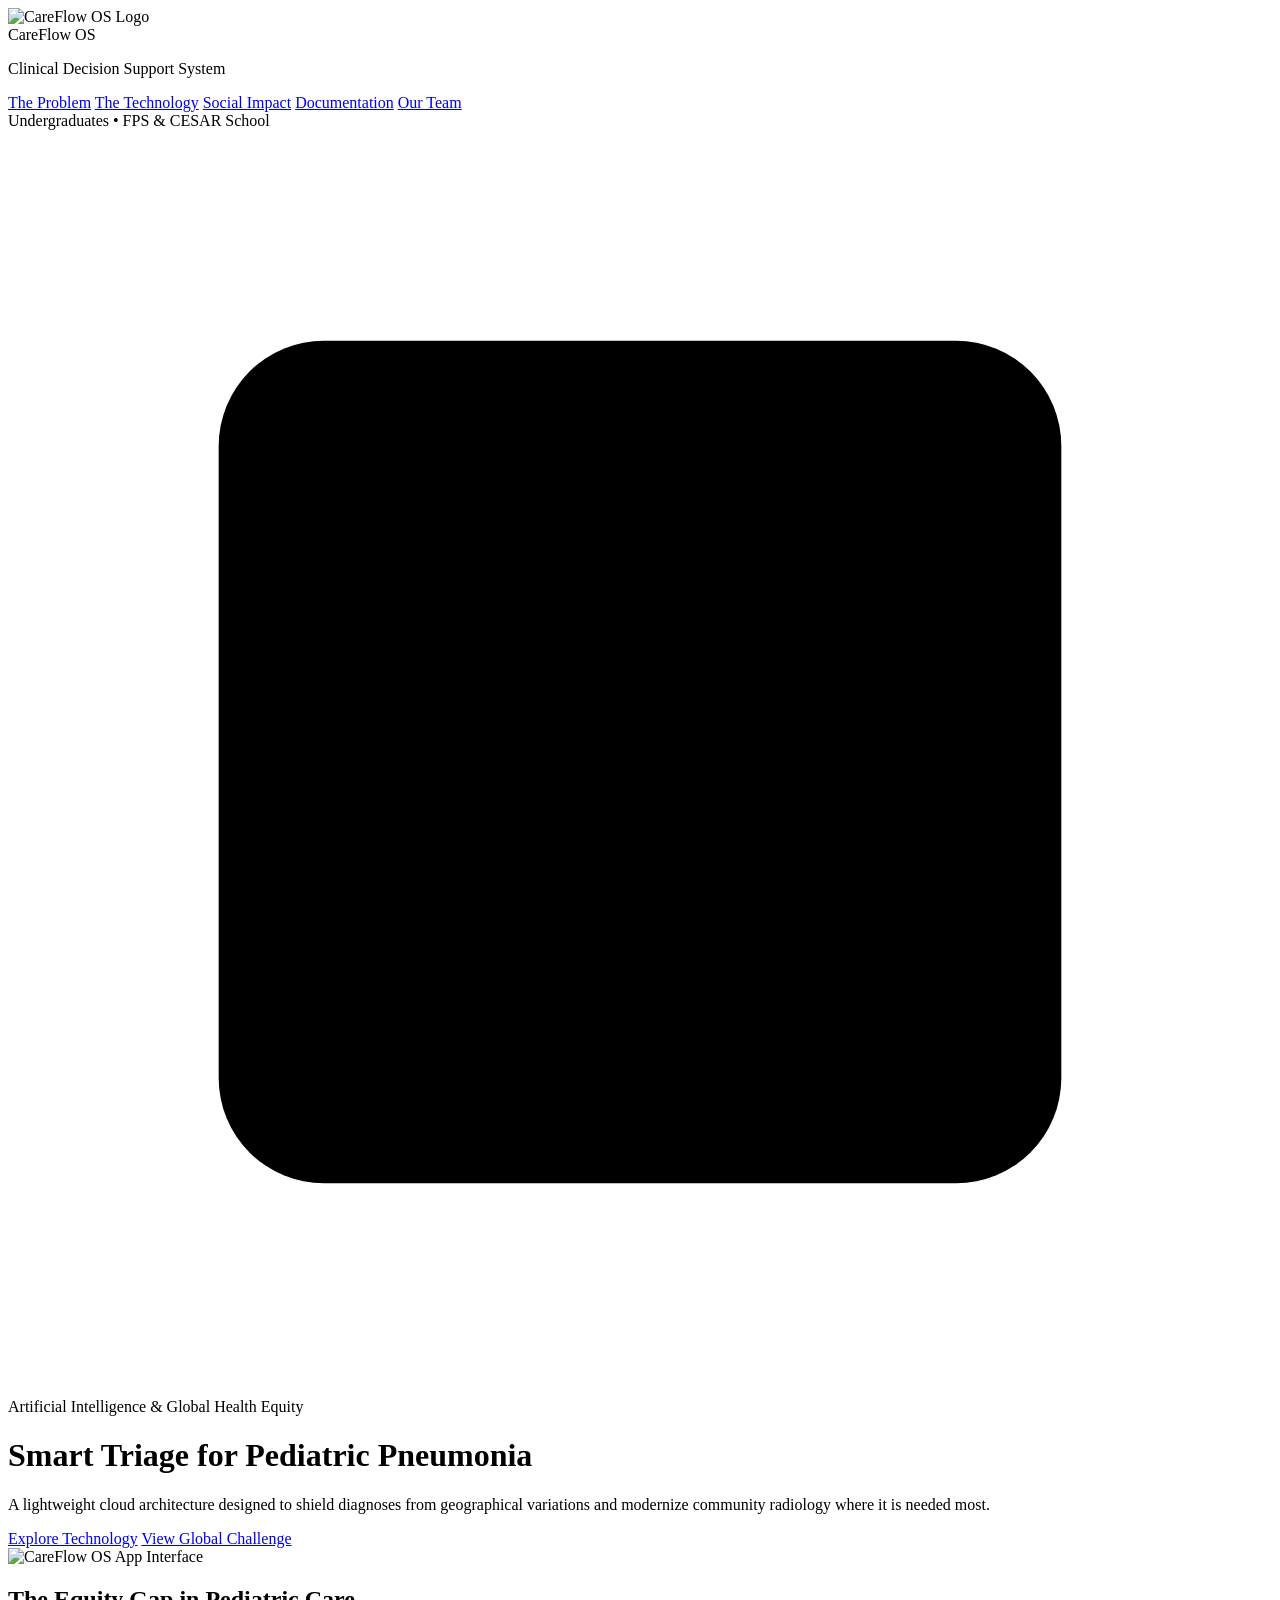
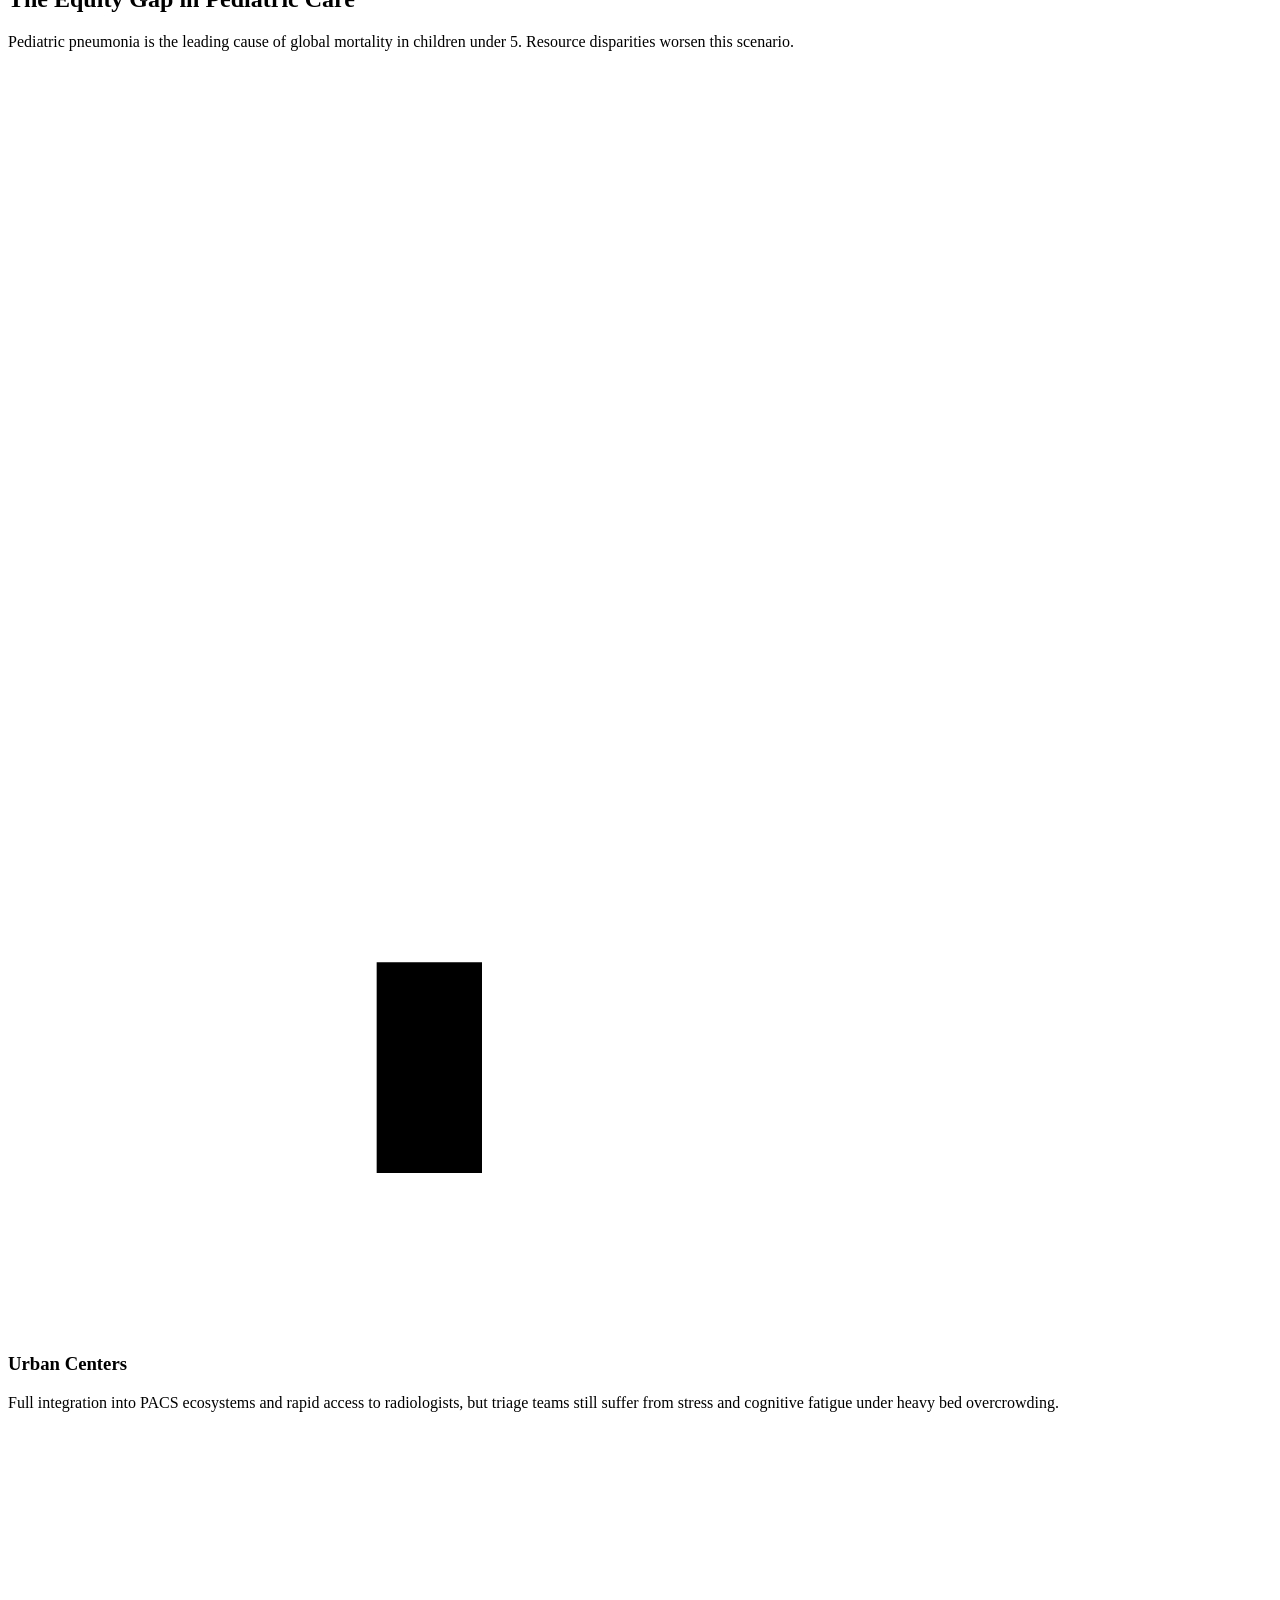
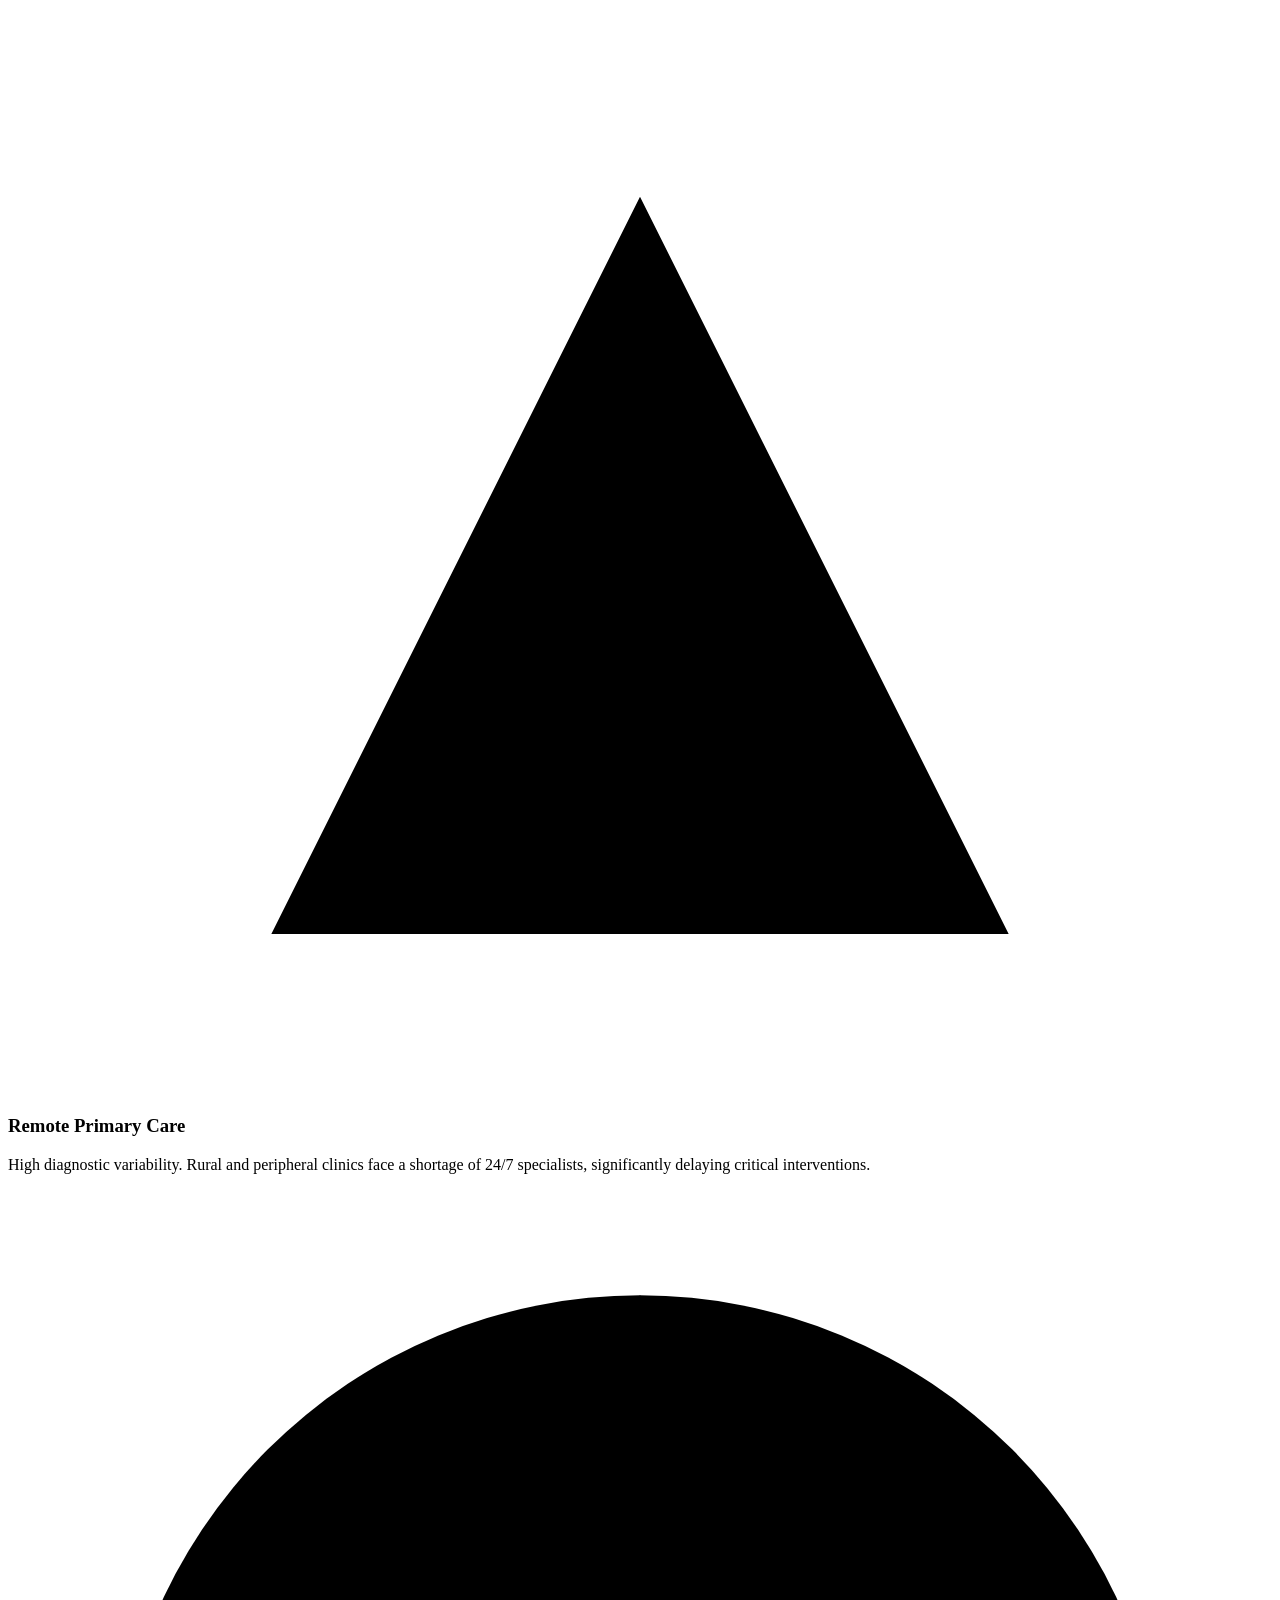
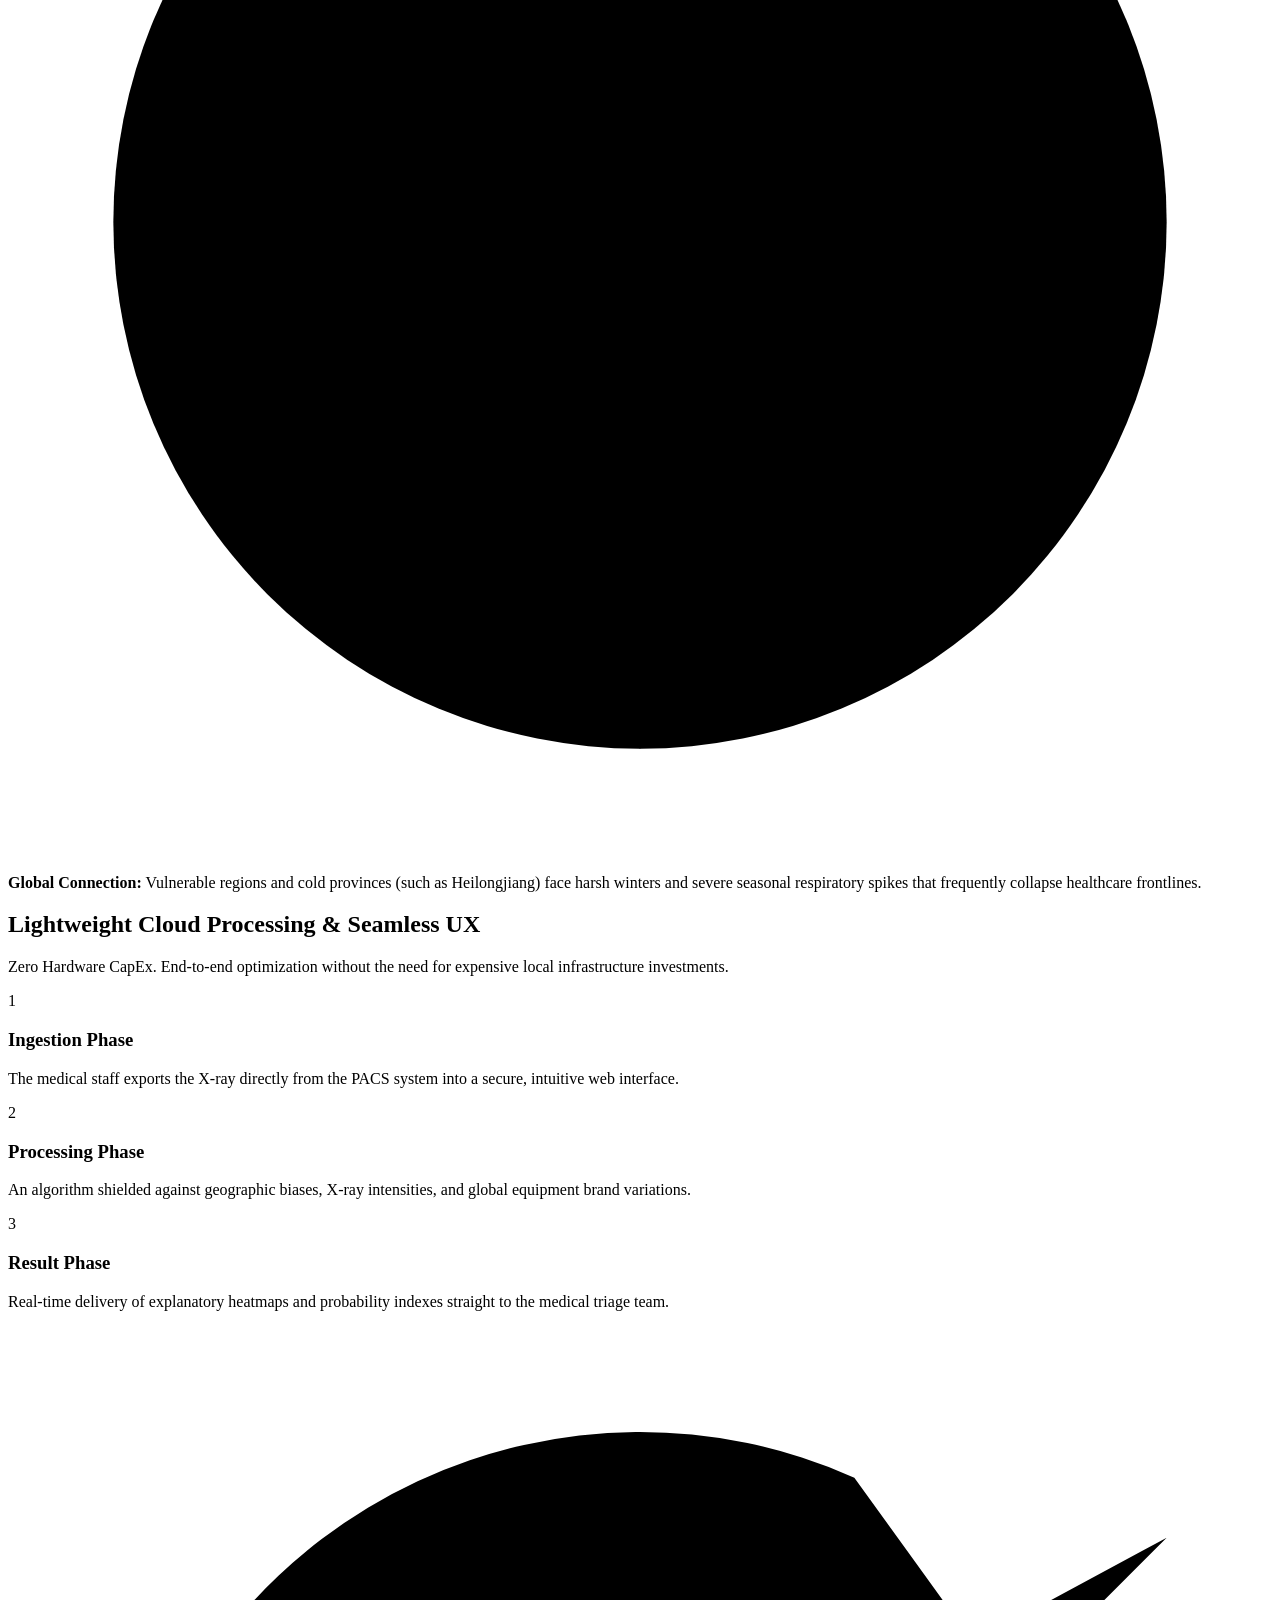
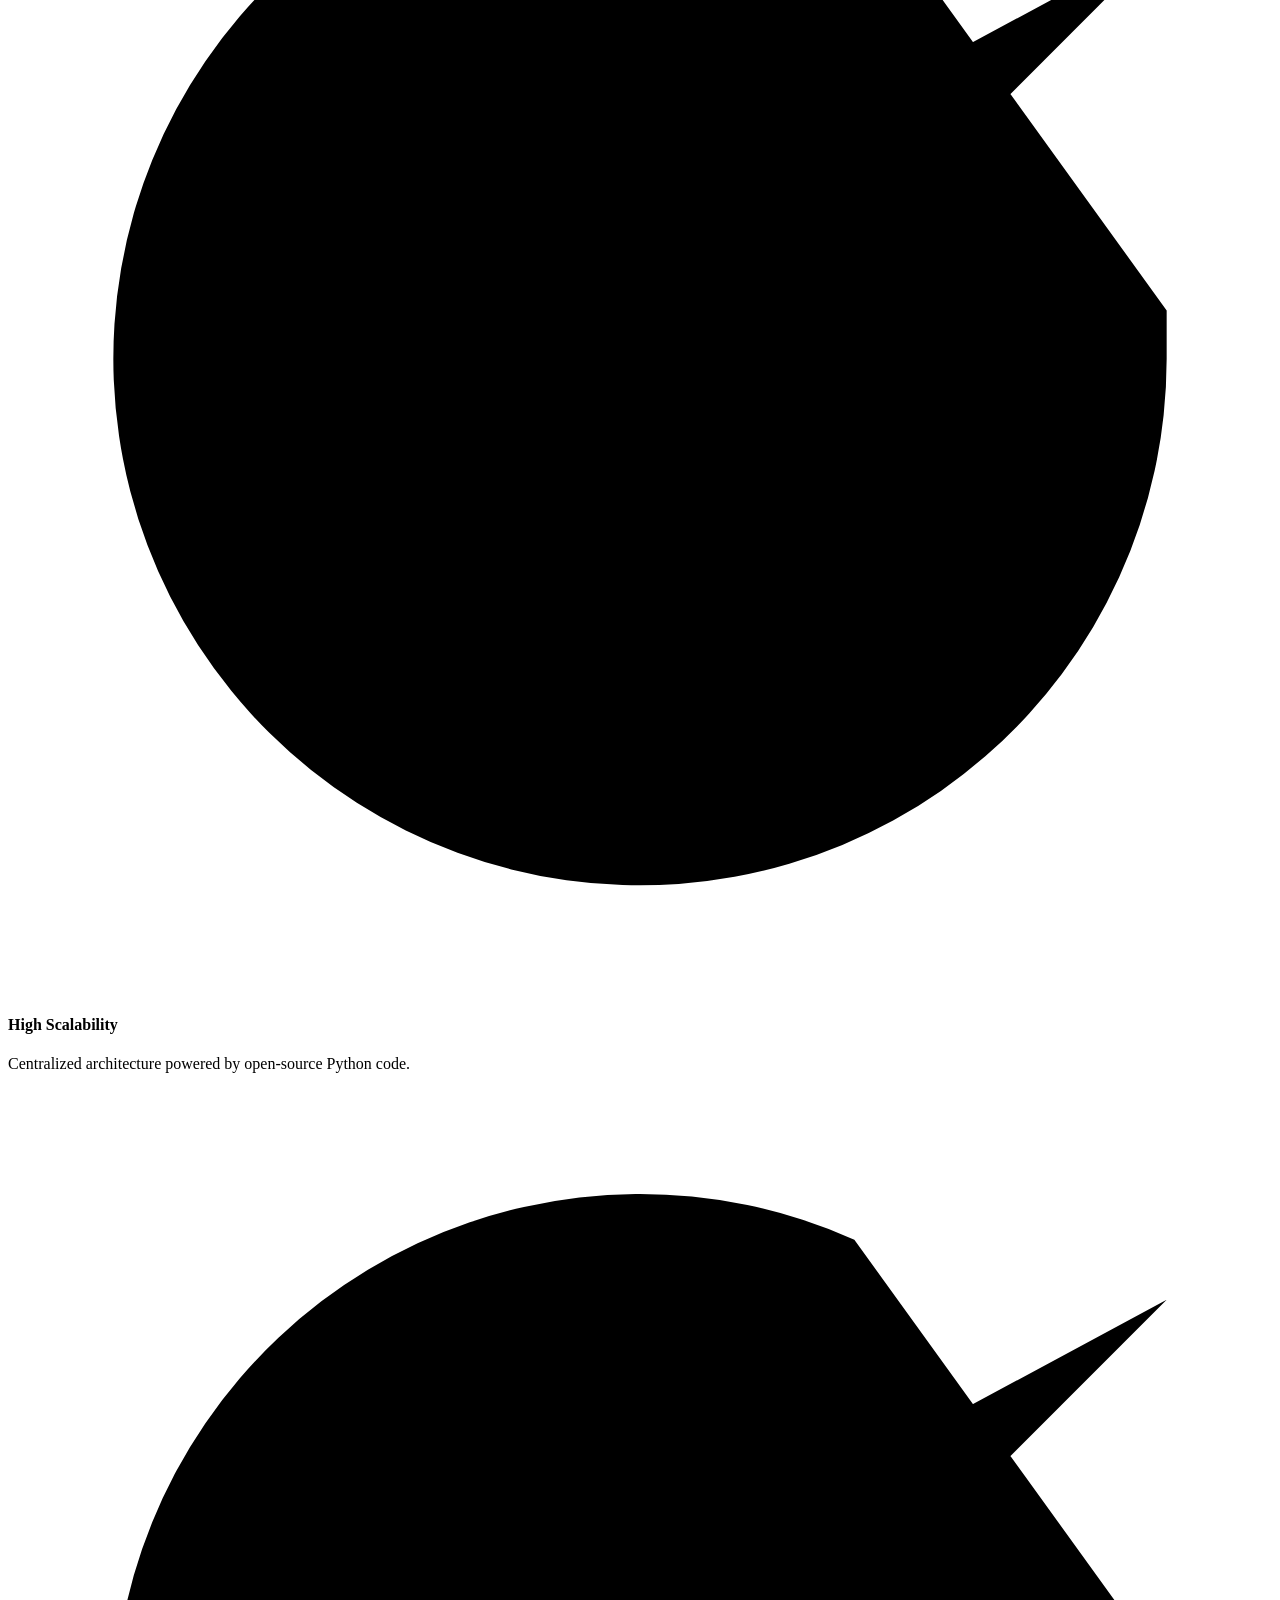
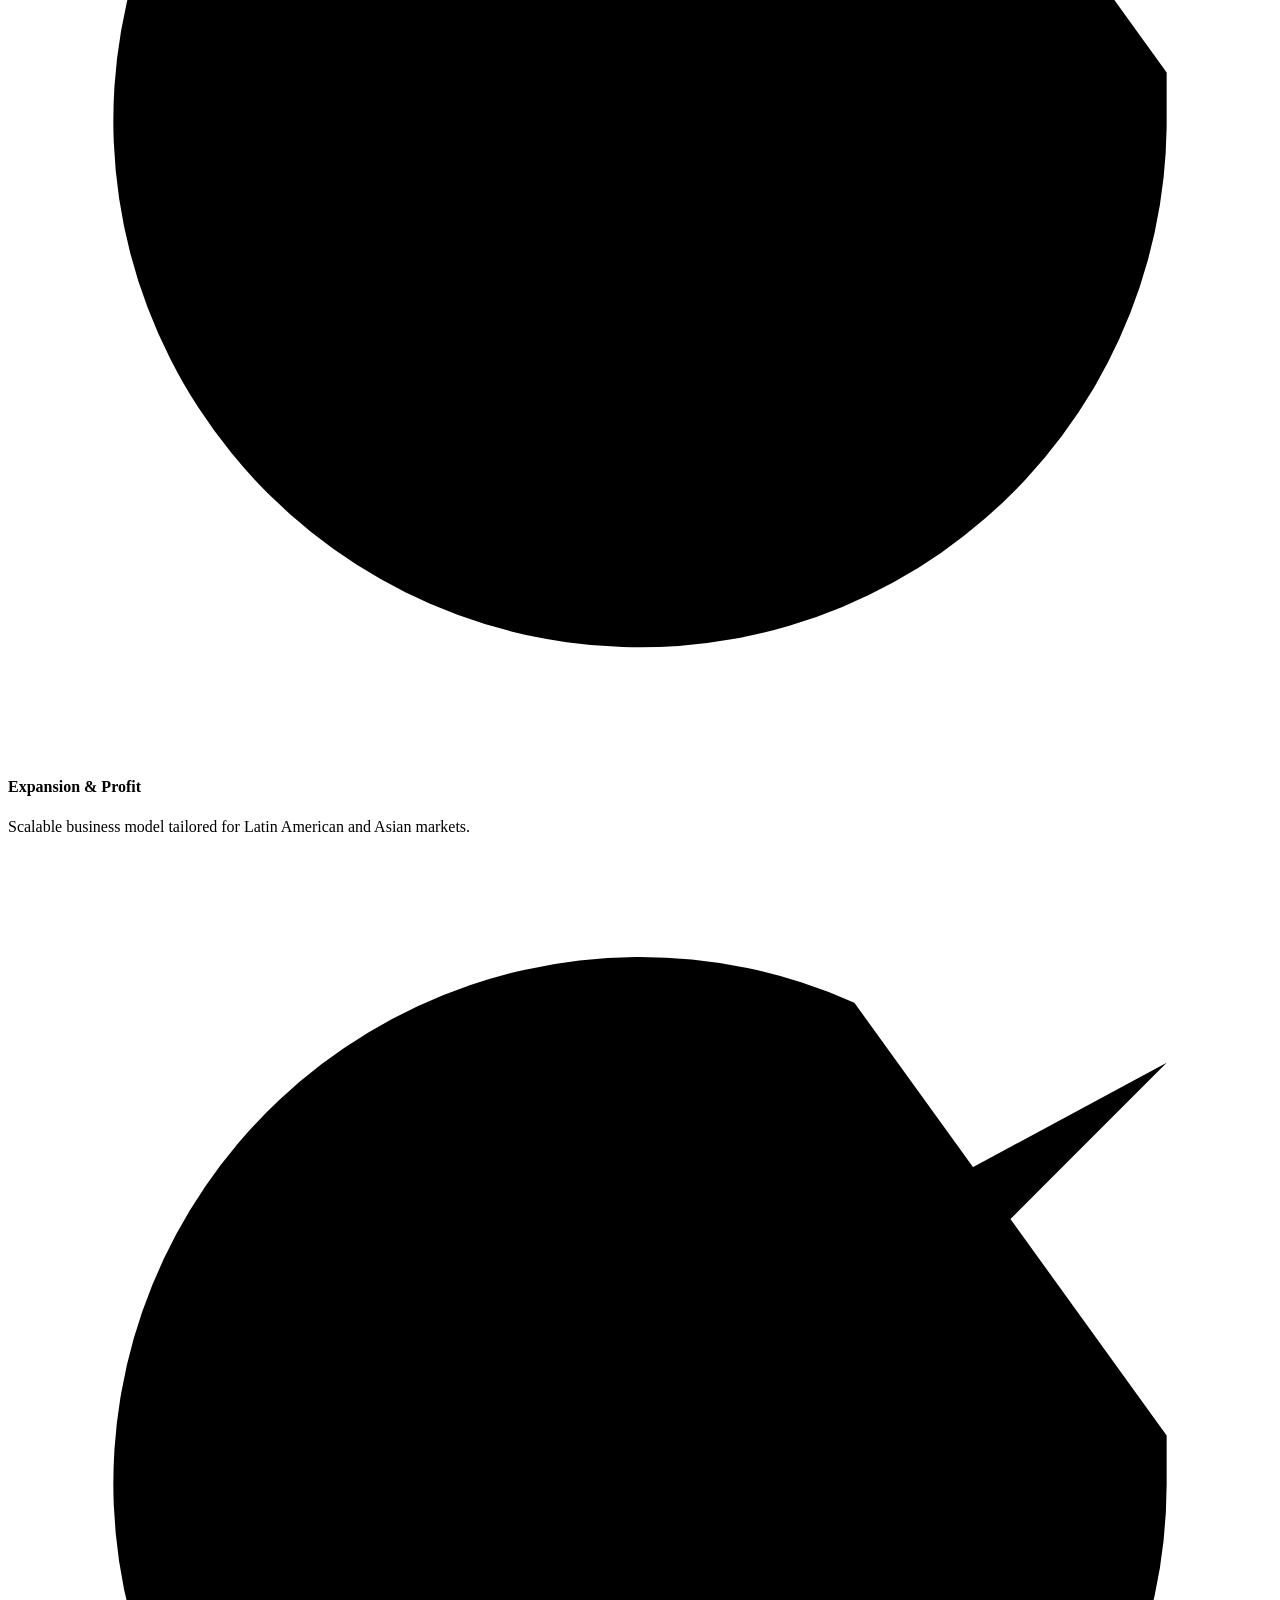
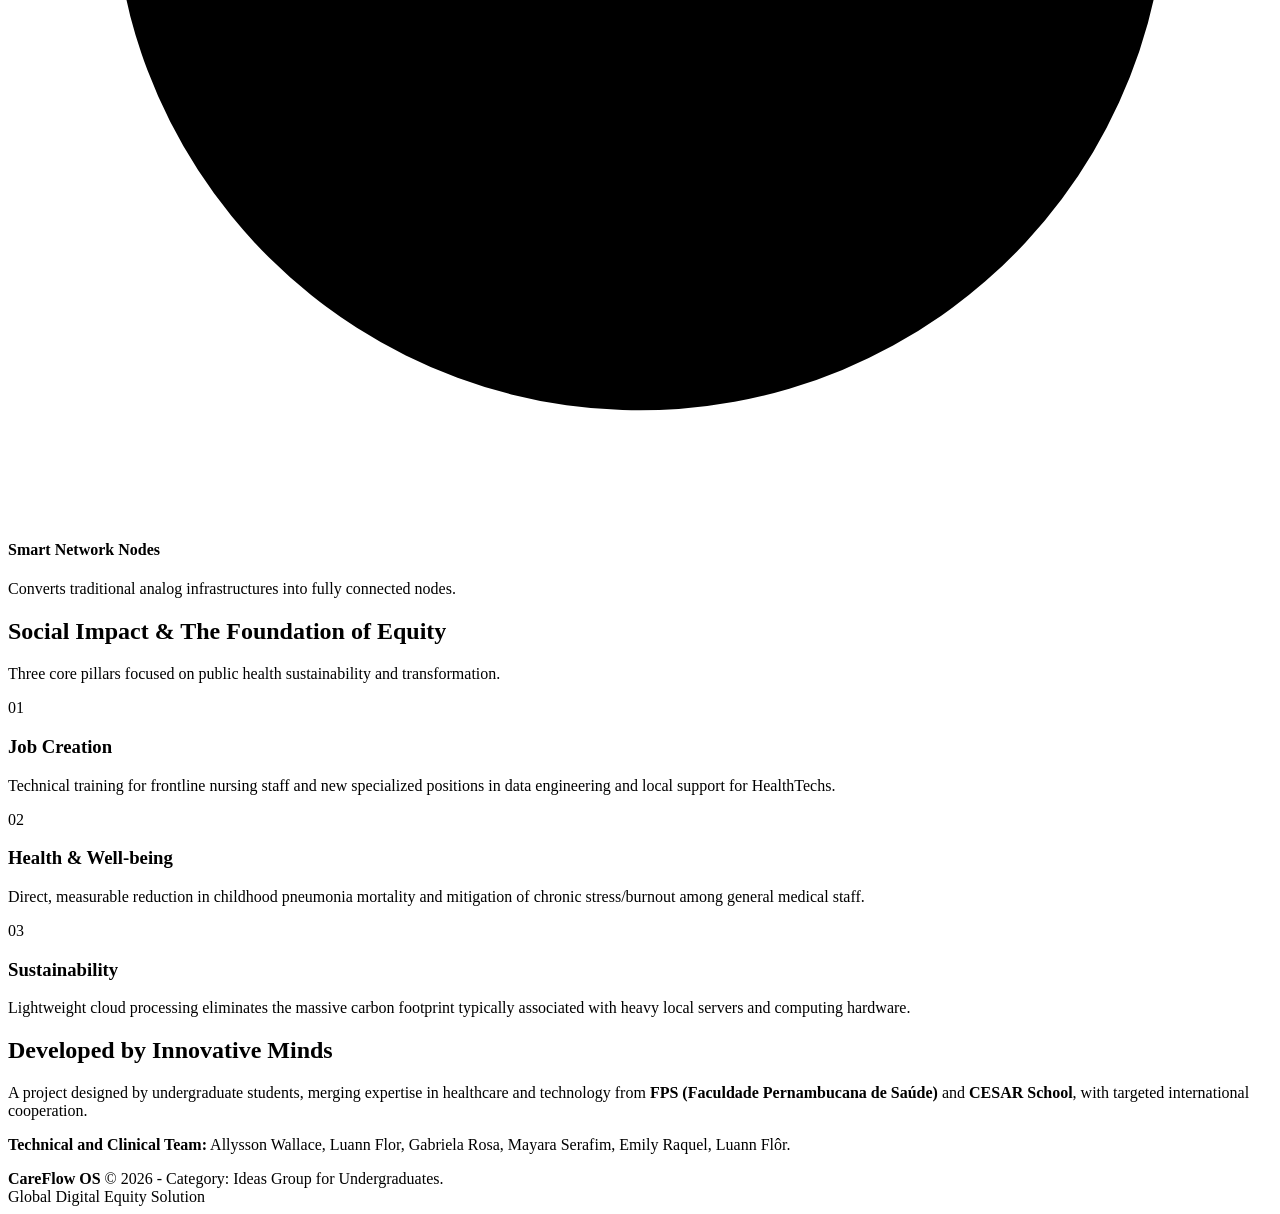
==== index.html @ b9fe7227 "Adjusting index.html to the root" ====
<!DOCTYPE html>
<html lang="en">
<head>
    <meta charset="UTF-8">
    <meta name="viewport" content="width=device-width, initial-scale=1.0">
    <title>CareFlow OS - Pediatric Pneumonia Smart Triage</title>
    <link rel="icon" type="image/x-icon" href="assets/care.ico?v=1">
    <link rel="stylesheet" href="css/style.css">
</head>
<body>

    <nav class="navbar">
        <div class="container nav-container">
            <div class="nav-logo-box">
                <img src="assets/care.ico" alt="CareFlow OS Logo" class="nav-logo-img">
                <div>
                    <span class="nav-logo-title">CareFlow <span>OS</span></span>
                    <p class="nav-logo-subtitle">Clinical Decision Support System</p>
                </div>
            </div>
            <div class="nav-links">
                <a href="#proposta">The Problem</a>
                <a href="#solucao">The Technology</a>
                <a href="#impacto">Social Impact</a>
                <a href="DOCUMENTACAO_AQUI" target="_blank">Documentation</a>
                <a href="#equipe">Our Team</a>
            </div>
            <div>
                <span class="badge-graduandos">Undergraduates • FPS & CESAR School</span>
            </div>
        </div>
    </nav>

    <header class="hero">
        <div class="container hero-grid">
            <div class="hero-content">
                <div class="tag-ia">
                    <svg class="icon" viewBox="0 0 24 24"><rect x="4" y="4" width="16" height="16" rx="2" /><path d="M9 4V2M15 4V2M9 22v-2M15 22v-2M20 9h2M20 15h2M2 9h2M2 15h2"/></svg>
                    Artificial Intelligence & Global Health Equity
                </div>
                <h1>Smart Triage for <span>Pediatric Pneumonia</span></h1>
                <p class="hero-description">
                    A lightweight cloud architecture designed to shield diagnoses from geographical variations and modernize community radiology where it is needed most.
                </p>
                <div class="hero-buttons">
                    <a href="#solucao" class="btn btn-primary">Explore Technology</a>
                    <a href="#proposta" class="btn btn-secondary">View Global Challenge</a>
                </div>
            </div>
            <div class="hero-image-box">
                <img src="assets/ilus.png" alt="CareFlow OS App Interface" class="hero-mockup">
            </div>
        </div>
    </header>

    <section id="proposta" class="section-padding section-bg-white">
        <div class="container">
            <div class="section-header">
                <h2 class="section-title">The Equity Gap in Pediatric Care</h2>
                <p class="section-subtitle">Pediatric pneumonia is the leading cause of global mortality in children under 5. Resource disparities worsen this scenario.</p>
            </div>

            <div class="grid-gap">
                <div class="card-gap">
                    <svg class="icon icon-xl card-gap-icon" viewBox="0 0 24 24"><path d="M3 21h18M3 7v14M13 3v18M17 7v14M7 21v-4h2v4M9 11H7M9 15H7M15 15h2M15 11h2M15 7h2"/></svg>
                    <div>
                        <h3>Urban Centers</h3>
                        <p>Full integration into PACS ecosystems and rapid access to radiologists, but triage teams still suffer from stress and cognitive fatigue under heavy bed overcrowding.</p>
                    </div>
                </div>

                <div class="card-gap">
                    <svg class="icon icon-xl card-gap-icon" viewBox="0 0 24 24"><path d="m19 21-7-14-7 14M22 21H2M12 7v14M5 14h14"/></svg>
                    <div>
                        <h3>Remote Primary Care</h3>
                        <p>High diagnostic variability. Rural and peripheral clinics face a shortage of 24/7 specialists, significantly delaying critical interventions.</p>
                    </div>
                </div>
            </div>

            <div class="alert-banner">
                <svg class="icon icon-xl alert-icon" viewBox="0 0 24 24"><circle cx="12" cy="12" r="10" /><path d="M12 2a15.3 15.3 0 0 1 4 10 15.3 15.3 0 0 1-4 10 15.3 15.3 0 0 1-4-10 15.3 15.3 0 0 1 4-10zM2 12h20"/></svg>
                <p class="alert-text">
                    <strong>Global Connection:</strong> Vulnerable regions and cold provinces (such as Heilongjiang) face harsh winters and severe seasonal respiratory spikes that frequently collapse healthcare frontlines.
                </p>
            </div>
        </div>
    </section>

    <section id="solucao" class="section-padding section-bg-dark">
        <div class="container">
            <div class="section-header">
                <h2 class="section-title">Lightweight Cloud Processing & Seamless UX</h2>
                <p class="section-subtitle">Zero Hardware CapEx. End-to-end optimization without the need for expensive local infrastructure investments.</p>
            </div>

            <div class="grid-workflow">
                <div class="card-workflow">
                    <div class="workflow-number">1</div>
                    <h3>Ingestion Phase</h3>
                    <p>The medical staff exports the X-ray directly from the PACS system into a secure, intuitive web interface.</p>
                </div>
                
                <div class="card-workflow">
                    <div class="workflow-number">2</div>
                    <h3>Processing Phase</h3>
                    <p>An algorithm shielded against geographic biases, X-ray intensities, and global equipment brand variations.</p>
                </div>

                <div class="card-workflow">
                    <div class="workflow-number">3</div>
                    <h3>Result Phase</h3>
                    <p>Real-time delivery of explanatory heatmaps and probability indexes straight to the medical triage team.</p>
                </div>
            </div>

            <div class="tech-features">
                <div class="feature-item">
                    <svg class="icon feature-icon" viewBox="0 0 24 24"><path d="M22 11.08V12a10 10 0 1 1-5.93-9.14M22 4L12 14.01l-3-3"/></svg>
                    <div>
                        <h4>High Scalability</h4>
                        <p>Centralized architecture powered by open-source Python code.</p>
                    </div>
                </div>
                <div class="feature-item">
                    <svg class="icon feature-icon" viewBox="0 0 24 24"><path d="M22 11.08V12a10 10 0 1 1-5.93-9.14M22 4L12 14.01l-3-3"/></svg>
                    <div>
                        <h4>Expansion & Profit</h4>
                        <p>Scalable business model tailored for Latin American and Asian markets.</p>
                    </div>
                </div>
                <div class="feature-item">
                    <svg class="icon feature-icon" viewBox="0 0 24 24"><path d="M22 11.08V12a10 10 0 1 1-5.93-9.14M22 4L12 14.01l-3-3"/></svg>
                    <div>
                        <h4>Smart Network Nodes</h4>
                        <p>Converts traditional analog infrastructures into fully connected nodes.</p>
                    </div>
                </div>
            </div>
        </div>
    </section>

    <section id="impacto" class="section-padding">
        <div class="container">
            <div class="section-header">
                <h2 class="section-title">Social Impact & The Foundation of Equity</h2>
                <p class="section-subtitle">Three core pillars focused on public health sustainability and transformation.</p>
            </div>

            <div class="grid-impact">
                <div class="card-impact">
                    <div class="impact-badge badge-blue">01</div>
                    <h3>Job Creation</h3>
                    <p>Technical training for frontline nursing staff and new specialized positions in data engineering and local support for HealthTechs.</p>
                </div>

                <div class="card-impact">
                    <div class="impact-badge badge-emerald">02</div>
                    <h3>Health & Well-being</h3>
                    <p>Direct, measurable reduction in childhood pneumonia mortality and mitigation of chronic stress/burnout among general medical staff.</p>
                </div>

                <div class="card-impact">
                    <div class="impact-badge badge-purple">03</div>
                    <h3>Sustainability</h3>
                    <p>Lightweight cloud processing eliminates the massive carbon footprint typically associated with heavy local servers and computing hardware.</p>
                </div>
            </div>
        </div>
    </section>

    <section id="equipe" class="section-padding section-bg-white section-border-top">
        <div class="container grid-team">
            <div class="team-info">
                <h2 class="section-title text-left no-margin">Developed by Innovative Minds</h2>
                <p>
                    A project designed by undergraduate students, merging expertise in healthcare and technology from <strong>FPS (Faculdade Pernambucana de Saúde)</strong> and <strong>CESAR School</strong>, with targeted international cooperation.
                </p>
                <div class="team-list">
                    <p><strong>Technical and Clinical Team:</strong> Allysson Wallace, Luann Flor, Gabriela Rosa, Mayara Serafim, Emily Raquel, Luann Flôr.</p>
                </div>
            </div>
        </div>
    </section>

    <footer class="footer">
        <div class="container footer-flex">
            <div class="footer-brand">
                <strong>CareFlow OS</strong>
                <span>© 2026 - Category: Ideas Group for Undergraduates.</span>
            </div>
            <div>
                <span>Global Digital Equity Solution</span>
            </div>
        </div>
    </footer>

</body>
</html>
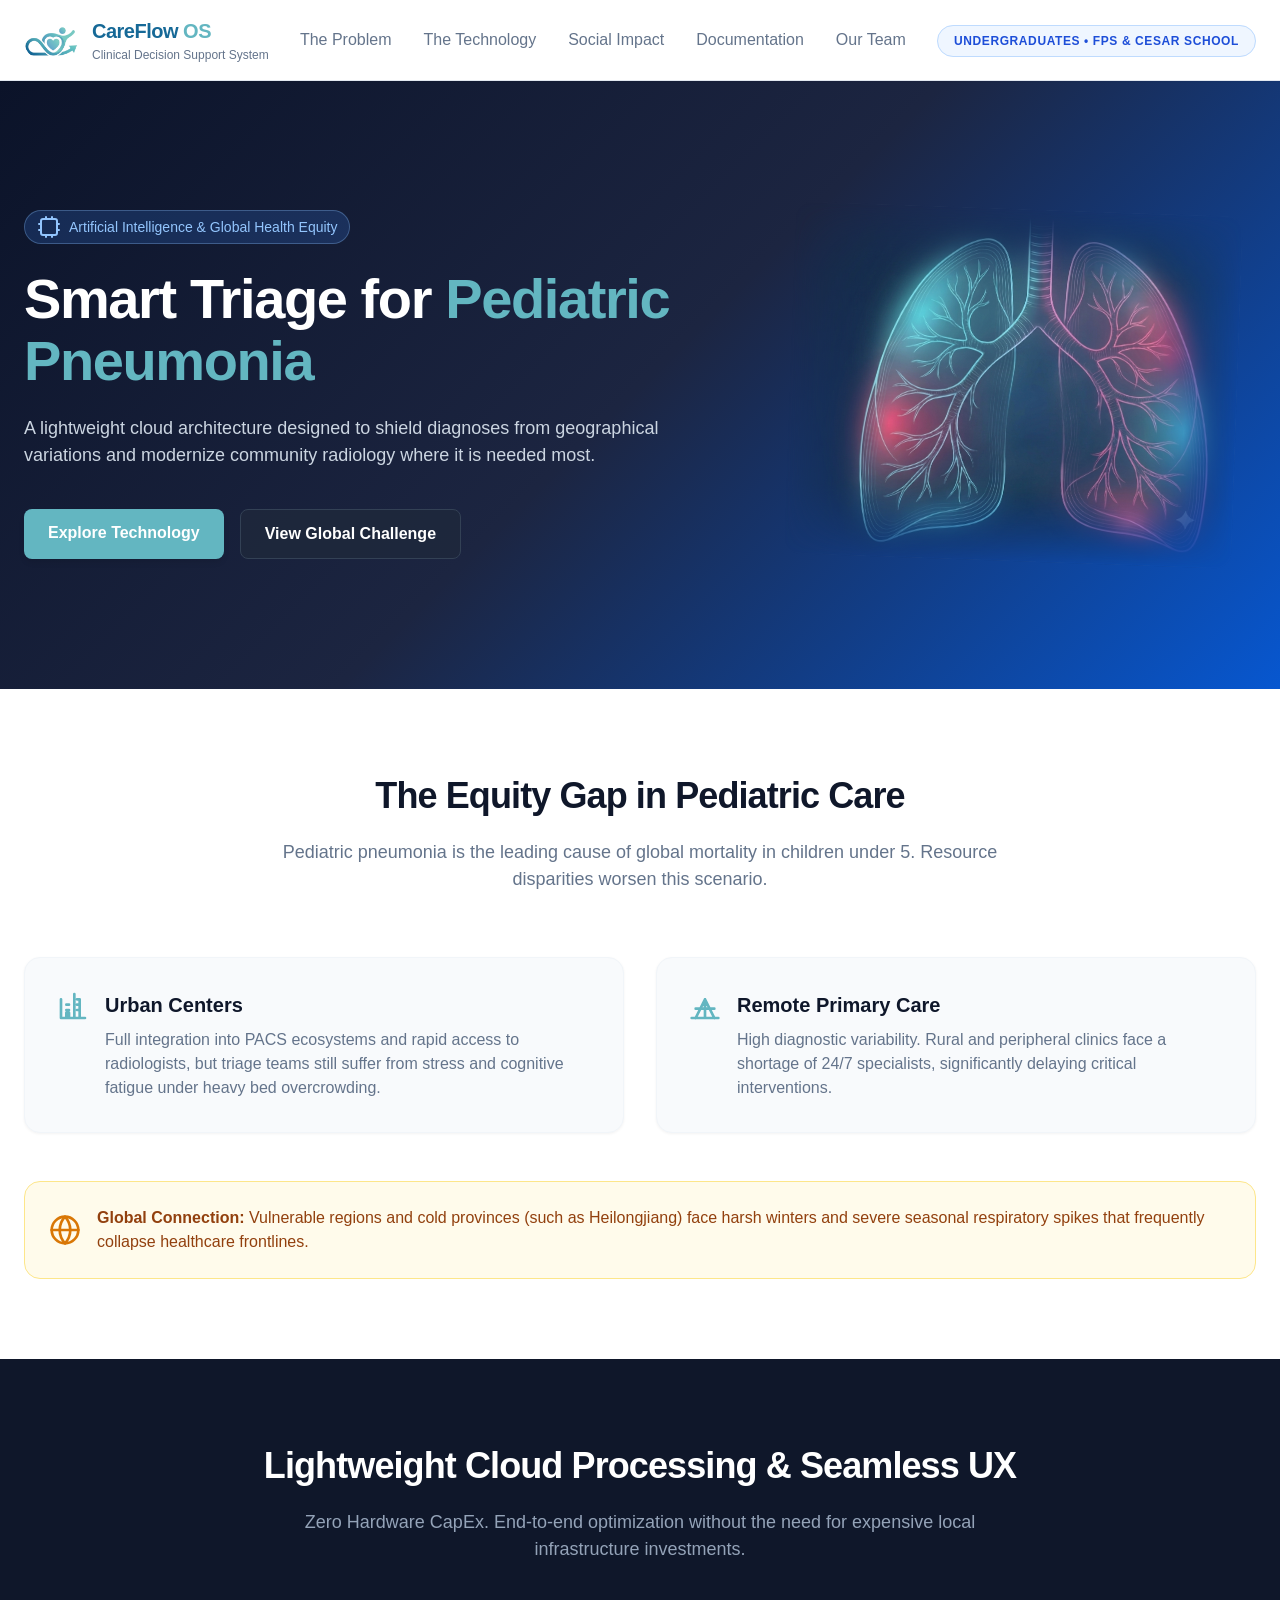
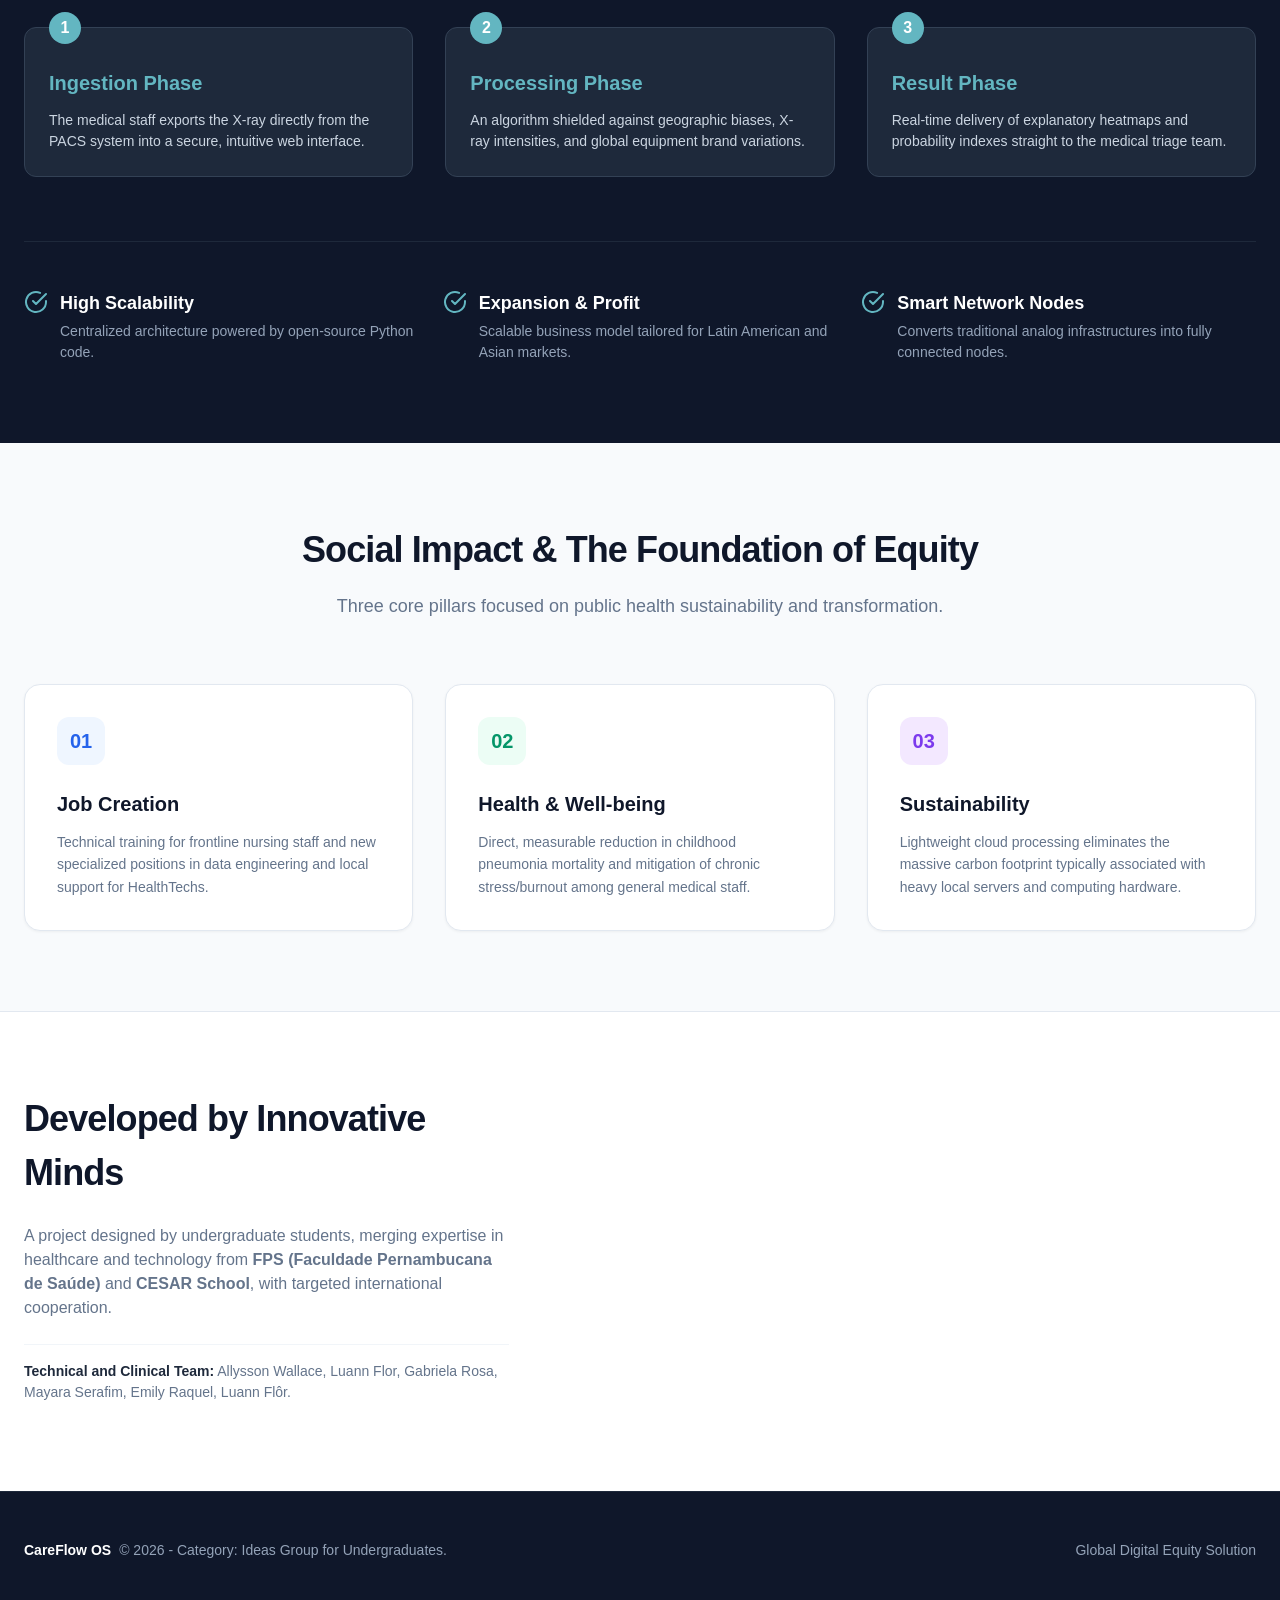
==== commit 458b52e6: "folder adjustment" ====
--- a/index.html
+++ b/index.html
@@ -4,15 +4,15 @@
     <meta charset="UTF-8">
     <meta name="viewport" content="width=device-width, initial-scale=1.0">
     <title>CareFlow OS - Pediatric Pneumonia Smart Triage</title>
-    <link rel="icon" type="image/x-icon" href="assets/care.ico?v=1">
-    <link rel="stylesheet" href="css/style.css">
+    <link rel="icon" type="image/x-icon" href="care.ico?v=1">
+    <link rel="stylesheet" href="style.css">
 </head>
 <body>
 
     <nav class="navbar">
         <div class="container nav-container">
             <div class="nav-logo-box">
-                <img src="assets/care.ico" alt="CareFlow OS Logo" class="nav-logo-img">
+                <img src="care.ico" alt="CareFlow OS Logo" class="nav-logo-img">
                 <div>
                     <span class="nav-logo-title">CareFlow <span>OS</span></span>
                     <p class="nav-logo-subtitle">Clinical Decision Support System</p>
@@ -48,7 +48,7 @@
                 </div>
             </div>
             <div class="hero-image-box">
-                <img src="assets/ilus.png" alt="CareFlow OS App Interface" class="hero-mockup">
+                <img src="ilus.png" alt="CareFlow OS App Interface" class="hero-mockup">
             </div>
         </div>
     </header>
--- a/style.css
+++ b/style.css
@@ -0,0 +1,694 @@
+/* --- ESTILOS GERAIS E VARIÁVEIS --- */
+:root {
+    --primary: #166997;
+    --primary-light: #63b6c1;
+    --secondary: #0f172a;
+    --text-dark: #1e293b;
+    --text-muted: #64748b;
+    --bg-light: #f8fafc;
+    --white: #ffffff;
+    --amber-bg: #fffbeb;
+    --amber-border: #fde68a;
+    --amber-text: #92400e;
+    --max-width: 1280px;
+}
+
+* {
+    box-sizing: border-box;
+    margin: 0;
+    padding: 0;
+}
+
+html {
+    scroll-behavior: smooth;
+    font-family: -apple-system, BlinkMacSystemFont, "Segoe UI", Roboto, Helvetica, Arial, sans-serif;
+}
+
+body {
+    background-color: var(--bg-light);
+    color: var(--text-dark);
+    line-height: 1.5;
+    -webkit-font-smoothing: antialiased;
+}
+
+.container {
+    width: 100%;
+    max-width: var(--max-width);
+    margin: 0 auto;
+    padding: 0 1.5rem;
+}
+
+/* --- BARRA DE NAVEGAÇÃO --- */
+.navbar {
+    position: sticky;
+    top: 0;
+    z-index: 50;
+    background-color: rgba(255, 255, 255, 0.9);
+    backdrop-filter: blur(8px);
+    -webkit-backdrop-filter: blur(8px);
+    border-bottom: 1px solid #e2e8f0;
+    box-shadow: 0 1px 2px 0 rgba(0, 0, 0, 0.05);
+}
+
+.nav-container {
+    display: flex;
+    justify-content: space-between;
+    align-items: center;
+    height: 5rem;
+}
+
+.nav-logo-box {
+    display: flex;
+    align-items: center;
+    gap: 0.75rem;
+}
+
+.nav-logo-img {
+    height: 3rem;
+    width: 3.5rem;
+    aspect-ratio: 1 / 1;
+    object-fit: cover;
+    border-radius: 50%;
+}
+
+.nav-logo-title {
+    font-size: 1.25rem;
+    font-weight: 700;
+    color: var(--primary);
+    letter-spacing: -0.025em;
+}
+
+.nav-logo-title span {
+    color: var(--primary-light);
+}
+
+.nav-logo-subtitle {
+    font-size: 0.75rem;
+    color: var(--text-muted);
+}
+
+.nav-links {
+    display: none;
+    gap: 2rem;
+}
+
+@media (min-width: 768px) {
+    .nav-links {
+        display: flex;
+    }
+}
+
+.nav-links a {
+    text-decoration: none;
+    color: var(--text-muted);
+    font-weight: 500;
+    transition: color 0.2s;
+}
+
+.nav-links a:hover {
+    color: var(--primary-light);
+}
+
+.badge-graduandos {
+    background-color: #eff6ff;
+    color: #1d4ed8;
+    border: 1px solid #bfdbfe;
+    padding: 0.5rem 1rem;
+    border-radius: 9999px;
+    font-size: 0.75rem;
+    font-weight: 600;
+    text-transform: uppercase;
+    letter-spacing: 0.05em;
+}
+
+/* --- HERO SECTION --- */
+.hero {
+    background: linear-gradient(135deg, #0b1329 0%, #1c2541 50%, #0757d0 100%);
+    color: var(--white);
+    padding: 5rem 0;
+    overflow: hidden;
+}
+
+@media (min-width: 1024px) {
+    .hero {
+        padding: 8rem 0;
+    }
+}
+
+.hero-grid {
+    display: grid;
+    grid-template-columns: 1fr;
+    gap: 3rem;
+    align-items: center;
+}
+
+@media (min-width: 1024px) {
+    .hero-grid {
+        grid-template-columns: repeat(12, minmax(0, 1fr));
+    }
+}
+
+.hero-content {
+    display: flex;
+    flex-direction: column;
+    gap: 1.5rem;
+}
+
+@media (min-width: 1024px) {
+    .hero-content {
+        grid-column: span 7 / span 7;
+    }
+}
+
+.tag-ia {
+    display: inline-flex;
+    align-items: center;
+    gap: 0.5rem;
+    background-color: rgba(59, 130, 246, 0.2);
+    border: 1px solid rgba(147, 197, 253, 0.3);
+    padding: 0.25rem 0.75rem;
+    border-radius: 9999px;
+    font-size: 0.875rem;
+    color: #93c5fd;
+    width: fit-content;
+}
+
+.hero-content h1 {
+    font-size: 2.5rem;
+    font-weight: 800;
+    line-height: 1.1;
+    letter-spacing: -0.025em;
+}
+
+@media (min-width: 640px) {
+    .hero-content h1 { font-size: 3rem; }
+}
+@media (min-width: 1024px) {
+    .hero-content h1 { font-size: 3.5rem; }
+}
+
+.hero-content h1 span {
+    color: var(--primary-light);
+}
+
+.hero-description {
+    font-size: 1.125rem;
+    color: #cbd5e1;
+    max-width: 42rem;
+}
+
+.hero-buttons {
+    display: flex;
+    flex-direction: column;
+    gap: 1rem;
+    padding-top: 1rem;
+}
+
+@media (min-width: 640px) {
+    .hero-buttons {
+        flex-direction: row;
+    }
+}
+
+.btn {
+    display: inline-block;
+    text-align: center;
+    padding: 0.75rem 1.5rem;
+    border-radius: 0.5rem;
+    font-weight: 600;
+    text-decoration: none;
+    transition: background-color 0.2s, border-color 0.2s;
+}
+
+.btn-primary {
+    background-color: var(--primary-light);
+    color: var(--white);
+    box-shadow: 0 4px 6px -1px rgba(0, 0, 0, 0.1);
+}
+
+.btn-primary:hover {
+    background-color: rgb(36, 102, 209, 0.627);
+}
+
+.btn-secondary {
+    background-color: rgba(30, 41, 59, 0.8);
+    color: var(--white);
+    border: 1px solid #334155;
+}
+
+.btn-secondary:hover {
+    background-color: rgba(36, 102, 209, 0.627);
+}
+
+.hero-image-box {
+    display: flex;
+    justify-content: center;
+}
+
+@media (min-width: 1024px) {
+    .hero-image-box {
+        grid-column: span 5 / span 5;
+    }
+}
+
+.hero-mockup {
+    border-radius: 1rem;
+    box-shadow: 0 25px 50px -12px rgba(0, 0, 0, 0.5);
+    border: 1px solid rgba(255, 255, 255, 0.1);
+    width: 100%;
+    max-width: 28rem;
+    transform: rotate(0deg);
+    transition: transform 0.5s;
+    
+    /* --- AS LINHAS QUE ADICIONAM O DEGRADÊ NAS BORDAS --- */
+    mask-image: linear-gradient(to bottom, black 85%, transparent 100%),
+                linear-gradient(to top, black 85%, transparent 100%),
+                linear-gradient(to right, black 85%, transparent 100%),
+                linear-gradient(to left, black 85%, transparent 100%);
+    -webkit-mask-image: linear-gradient(to bottom, rgba(0,0,0,1) 80%, rgba(0,0,0,0) 100%),
+                        linear-gradient(to top, rgba(0,0,0,1) 80%, rgba(0,0,0,0) 100%),
+                        linear-gradient(to right, rgba(0,0,0,1) 80%, rgba(0,0,0,0) 100%),
+                        linear-gradient(to left, rgba(0,0,0,1) 80%, rgba(0,0,0,0) 100%);
+    mask-composite: intersect;
+    -webkit-mask-composite: destination-in;
+}
+
+@media (min-width: 1024px) {
+    .hero-mockup {
+        transform: rotate(2deg);
+    }
+    .hero-mockup:hover {
+        transform: rotate(0deg);
+    }
+}
+
+/* --- SEÇÕES BASE --- */
+.section-padding {
+    padding: 5rem 0;
+}
+
+.section-bg-white {
+    background-color: var(--white);
+}
+
+.section-bg-dark {
+    background-color: #0f172a;
+    color: var(--white);
+}
+
+.section-border-top {
+    border-top: 1px solid #e2e8f0;
+}
+
+.section-header {
+    text-align: center;
+    max-width: 48rem;
+    margin: 0 auto 4rem auto;
+}
+
+.section-title {
+    font-size: 1.875rem;
+    font-weight: 700;
+    letter-spacing: -0.025em;
+    color: #0f172a;
+    margin-bottom: 1rem;
+}
+
+.section-bg-dark .section-title {
+    color: var(--white);
+}
+
+@media (min-width: 640px) {
+    .section-title { font-size: 2.25rem; }
+}
+
+.section-subtitle {
+    font-size: 1.125rem;
+    color: var(--text-muted);
+}
+
+.section-bg-dark .section-subtitle {
+    color: #94a3b8;
+}
+
+.text-left {
+    text-align: left;
+}
+
+.no-margin {
+    margin-bottom: 0;
+}
+
+/* --- GAP / DOIS CARD GRID --- */
+.grid-gap {
+    display: grid;
+    grid-template-columns: 1fr;
+    gap: 2rem;
+}
+
+@media (min-width: 768px) {
+    .grid-gap {
+        grid-template-columns: repeat(2, minmax(0, 1fr));
+    }
+}
+
+.card-gap {
+    background-color: var(--bg-light);
+    padding: 2rem;
+    border-radius: 1rem;
+    border: 1px solid #f1f5f9;
+    box-shadow: 0 1px 3px rgba(0,0,0,0.05);
+    display: flex;
+    gap: 1rem;
+}
+
+.card-gap-icon {
+    color: var(--primary-light);
+    flex-shrink: 0;
+}
+
+.card-gap h3 {
+    font-size: 1.25rem;
+    font-weight: 700;
+    color: #0f172a;
+    margin-bottom: 0.5rem;
+}
+
+.card-gap p {
+    color: var(--text-muted);
+}
+
+/* BANNER ALERTA */
+.alert-banner {
+    margin-top: 3rem;
+    background-color: var(--amber-bg);
+    border: 1px solid var(--amber-border);
+    border-radius: 1rem;
+    padding: 1.5rem;
+    display: flex;
+    flex-direction: column;
+    align-items: center;
+    gap: 1rem;
+}
+
+@media (min-width: 640px) {
+    .alert-banner {
+        flex-direction: row;
+    }
+}
+
+.alert-icon {
+    color: #d97706;
+    flex-shrink: 0;
+}
+
+.alert-text {
+    color: var(--amber-text);
+    font-size: 0.875rem;
+    text-align: center;
+}
+
+@media (min-width: 640px) {
+    .alert-text {
+        font-size: 1rem;
+        text-align: left;
+    }
+}
+
+/* --- FLUXO DE TRABALHO (TECNOLOGIA) --- */
+.grid-workflow {
+    display: grid;
+    grid-template-columns: 1fr;
+    gap: 2rem;
+}
+
+@media (min-width: 768px) {
+    .grid-workflow {
+        grid-template-columns: repeat(3, minmax(0, 1fr));
+    }
+}
+
+.card-workflow {
+    background-color: #1e293b;
+    padding: 2rem 1.5rem 1.5rem 1.5rem;
+    border-radius: 0.75rem;
+    border: 1px solid #334155;
+    position: relative;
+}
+
+.workflow-number {
+    position: absolute;
+    top: -1rem;
+    left: 1.5rem;
+    background-color: var(--primary-light);
+    color: var(--white);
+    width: 2rem;
+    height: 2rem;
+    border-radius: 9999px;
+    display: flex;
+    align-items: center;
+    justify-content: center;
+    font-weight: 700;
+}
+
+.card-workflow h3 {
+    font-size: 1.25rem;
+    font-weight: 700;
+    color: #63b6c1;
+    margin-top: 0.5rem;
+    margin-bottom: 0.75rem;
+}
+
+.card-workflow p {
+    color: #cbd5e1;
+    font-size: 0.875rem;
+}
+
+/* DIFERENCIAIS TÉCNICOS */
+.tech-features {
+    margin-top: 4rem;
+    padding-top: 3rem;
+    border-top: 1px solid #1e293b;
+    display: grid;
+    grid-template-columns: 1fr;
+    gap: 1.5rem;
+}
+
+@media (min-width: 640px) {
+    .tech-features { grid-template-columns: repeat(2, minmax(0, 1fr)); }
+}
+@media (min-width: 1024px) {
+    .tech-features { grid-template-columns: repeat(3, minmax(0, 1fr)); }
+}
+
+.feature-item {
+    display: flex;
+    gap: 0.75rem;
+}
+
+.feature-icon {
+    color: var(--primary-light);
+    flex-shrink: 0;
+}
+
+.feature-item h4 {
+    font-size: 1.125rem;
+    font-weight: 700;
+    margin-bottom: 0.25rem;
+}
+
+.feature-item p {
+    color: #94a3b8;
+    font-size: 0.875rem;
+}
+
+/* --- IMPACTO SOCIAL --- */
+.grid-impact {
+    display: grid;
+    grid-template-columns: 1fr;
+    gap: 2rem;
+}
+
+@media (min-width: 768px) {
+    .grid-impact {
+        grid-template-columns: repeat(3, minmax(0, 1fr));
+    }
+}
+
+.card-impact {
+    background-color: var(--white);
+    padding: 2rem;
+    border-radius: 1rem;
+    border: 1px solid #e2e8f0;
+    box-shadow: 0 1px 3px rgba(0,0,0,0.05);
+    display: flex;
+    flex-direction: column;
+}
+
+.impact-badge {
+    width: 3rem;
+    height: 3rem;
+    border-radius: 0.75rem;
+    display: flex;
+    align-items: center;
+    justify-content: center;
+    font-size: 1.25rem;
+    font-weight: 700;
+    margin-bottom: 1.5rem;
+}
+
+.badge-blue { background-color: #eff6ff; color: #2563eb; }
+.badge-emerald { background-color: #ecfdf5; color: #059669; }
+.badge-purple { background-color: #f3e8ff; color: #7c3aed; }
+
+.card-impact h3 {
+    font-size: 1.25rem;
+    font-weight: 700;
+    color: #0f172a;
+    margin-bottom: 0.75rem;
+}
+
+.card-impact p {
+    color: var(--text-muted);
+    font-size: 0.875rem;
+    line-height: 1.6;
+}
+
+/* --- EQUIPE / PARCEIROS --- */
+.grid-team {
+    display: grid;
+    grid-template-columns: 1fr;
+    gap: 3rem;
+    align-items: center;
+}
+
+@media (min-width: 1024px) {
+    .grid-team {
+        grid-template-columns: repeat(12, minmax(0, 1fr));
+    }
+}
+
+.team-info {
+    display: flex;
+    flex-direction: column;
+    gap: 1.5rem;
+}
+
+@media (min-width: 1024px) {
+    .team-info {
+        grid-column: span 5 / span 5;
+    }
+}
+
+.team-info p {
+    color: var(--text-muted);
+}
+
+.team-list {
+    padding-top: 1rem;
+    border-top: 1px solid #f1f5f9;
+}
+
+.team-list p {
+    font-size: 0.875rem;
+    margin-bottom: 0.5rem;
+    color: var(--text-muted);
+}
+
+.team-list strong {
+    color: var(--text-dark);
+}
+
+@media (min-width: 1024px) {
+    .partners-box {
+        grid-column: span 7 / span 7;
+    }
+}
+
+.partners-title {
+    font-size: 0.75rem;
+    font-weight: 600;
+    color: #94a3b8;
+    text-transform: uppercase;
+    letter-spacing: 0.1em;
+    margin-bottom: 1.5rem;
+}
+
+.partners-grid {
+    display: grid;
+    grid-template-columns: repeat(2, minmax(0, 1fr));
+    gap: 1.5rem;
+}
+
+.partner-logo {
+    background-color: var(--white);
+    padding: 1rem;
+    border-radius: 0.75rem;
+    border: 1px solid #f1f5f9;
+    box-shadow: 0 1px 2px rgba(0,0,0,0.05);
+    display: flex;
+    align-items: center;
+    justify-content: center;
+    font-weight: 700;
+    color: #475569;
+    text-align: center;
+}
+
+.partner-logo-small {
+    font-size: 0.75rem;
+}
+
+@media (min-width: 640px) {
+    .partner-logo-small { font-size: 0.875rem; }
+}
+
+/* --- FOOTER --- */
+.footer {
+    background-color: #0f172a;
+    color: #94a3b8;
+    padding: 3rem 0;
+    font-size: 0.875rem;
+    border-top: 1px solid #1e293b;
+}
+
+.footer-flex {
+    display: flex;
+    flex-direction: column;
+    justify-content: space-between;
+    align-items: center;
+    gap: 1.5rem;
+}
+
+@media (min-width: 640px) {
+    .footer-flex {
+        flex-direction: row;
+    }
+}
+
+.footer-brand {
+    display: flex;
+    align-items: center;
+    gap: 0.5rem;
+}
+
+.footer-brand strong {
+    color: var(--white);
+}
+
+/* --- COMPONENTES DE ÍCONES EM SVG (NATIVO) --- */
+.icon {
+    display: inline-block;
+    width: 1.5rem;
+    height: 1.5rem;
+    stroke-width: 2;
+    stroke: currentColor;
+    fill: none;
+    stroke-linecap: round;
+    stroke-linejoin: round;
+    vertical-align: middle;
+}
+
+.icon-xl {
+    width: 2rem;
+    height: 2rem;
+}
